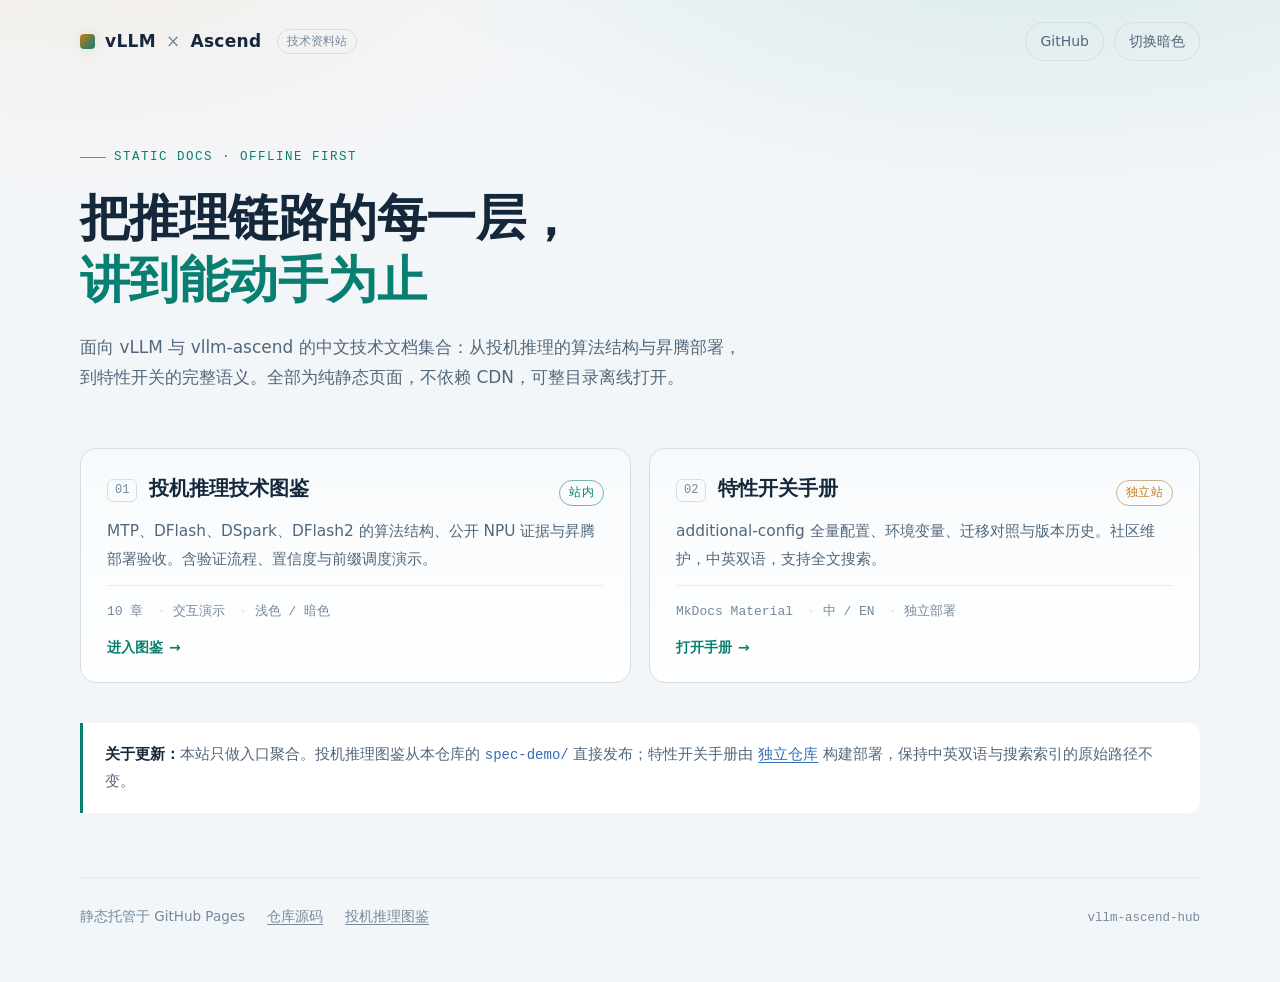
==== index.html @ cd54c65b "feat: vLLM Ascend 技术资料站（门户 + 投机推理技术图鉴）" ====
<!doctype html>
<html lang="zh-CN" data-theme="dark">
<head>
<meta charset="utf-8">
<meta name="viewport" content="width=device-width, initial-scale=1">
<title>vLLM Ascend 技术资料站</title>
<meta name="description" content="面向 vLLM / vllm-ascend 的可离线技术文档：投机推理技术图鉴、框架模块化拆解、特性开关手册。纯静态页面，无 CDN、无追踪。">
<meta name="color-scheme" content="dark light">
<style>
:root {
  color-scheme: dark;
  --bg: #0a1422;
  --bg-2: #0e1c2e;
  --surface: #112236;
  --surface-2: #16293f;
  --ink: #e4ecf4;
  --muted: #a3b5c6;
  --faint: #7f96aa;
  --line: #2a4056;
  --line-soft: #1d3145;
  --accent: #39cdb2;
  --accent-2: #f0a44a;
  --verify: #79a9f5;
  --glow: rgba(57, 205, 178, .16);
  --sans: "Noto Sans SC Variable", "PingFang SC", "Microsoft YaHei", system-ui, -apple-system, "Segoe UI", sans-serif;
  --mono: "Cascadia Code", "JetBrains Mono", Consolas, ui-monospace, monospace;
}
:root[data-theme="light"] {
  color-scheme: light;
  --bg: #f3f6f9;
  --bg-2: #e9eff5;
  --surface: #ffffff;
  --surface-2: #f7fafc;
  --ink: #15283b;
  --muted: #52677b;
  --faint: #75899b;
  --line: #d4dee7;
  --line-soft: #e4ebf1;
  --accent: #087f70;
  --accent-2: #c77a16;
  --verify: #356eb4;
  --glow: rgba(8, 127, 112, .12);
}
* { box-sizing: border-box; }
html { scroll-behavior: smooth; }
body {
  margin: 0;
  min-height: 100vh;
  background:
    radial-gradient(1100px 520px at 82% -12%, var(--glow), transparent 62%),
    radial-gradient(900px 460px at 6% -8%, rgba(240, 164, 74, .10), transparent 60%),
    var(--bg);
  color: var(--ink);
  font-family: var(--sans);
  font-size: 17px;
  line-height: 1.78;
  -webkit-font-smoothing: antialiased;
}
a { color: var(--verify); text-underline-offset: 3px; }
a:focus-visible, button:focus-visible { outline: 3px solid var(--accent-2); outline-offset: 3px; }
.skip-link { position: fixed; top: -80px; left: 12px; z-index: 100; padding: 8px 14px; background: var(--surface); border: 1px solid var(--line); color: var(--ink); }
.skip-link:focus { top: 12px; }

.wrap { width: min(1120px, calc(100% - 48px)); margin: 0 auto; }

header.top {
  display: flex; align-items: center; gap: 16px;
  padding: 22px 0 0;
}
.brand { display: flex; align-items: center; gap: 10px; font-weight: 700; letter-spacing: .3px; }
.brand-mark {
  width: 15px; height: 15px; border-radius: 4px;
  background: linear-gradient(135deg, var(--accent-2), var(--accent));
  box-shadow: 0 0 14px var(--glow);
}
.brand em { font-style: normal; color: var(--faint); font-weight: 500; }
.brand-sub {
  font-size: 12px; color: var(--faint); border: 1px solid var(--line);
  padding: 1px 9px; border-radius: 99px; white-space: nowrap;
}
.top-end { margin-left: auto; display: flex; align-items: center; gap: 10px; }
.ghost {
  font: inherit; font-size: 14px; color: var(--muted); background: transparent;
  border: 1px solid var(--line); border-radius: 999px; padding: 6px 14px;
  cursor: pointer; text-decoration: none; transition: border-color .15s, color .15s;
}
.ghost:hover { color: var(--ink); border-color: var(--accent); }

.hero { padding: 76px 0 44px; max-width: 800px; }
.eyebrow {
  display: inline-flex; align-items: center; gap: 8px;
  font-family: var(--mono); font-size: 12.5px; letter-spacing: .12em;
  text-transform: uppercase; color: var(--accent); margin: 0 0 18px;
}
.eyebrow::before { content: ""; width: 26px; height: 1px; background: currentColor; opacity: .7; }
h1 {
  margin: 0 0 20px; font-size: clamp(2rem, 4.6vw, 3.15rem);
  line-height: 1.24; letter-spacing: -.01em; font-weight: 800;
}
h1 span { color: var(--accent); }
.lede { margin: 0; color: var(--muted); font-size: 1.06rem; max-width: 62ch; }

.cards {
  display: grid; gap: 18px; padding: 12px 0 0;
  grid-template-columns: repeat(auto-fit, minmax(300px, 1fr));
}
.card {
  position: relative; display: flex; flex-direction: column; gap: 12px;
  padding: 26px 26px 22px; text-decoration: none; color: inherit;
  background: linear-gradient(180deg, var(--surface-2), var(--surface));
  border: 1px solid var(--line); border-radius: 16px;
  transition: transform .18s ease, border-color .18s ease, box-shadow .18s ease;
  overflow: hidden;
}
.card::after {
  content: ""; position: absolute; inset: 0; border-radius: 16px;
  background: radial-gradient(420px 180px at 88% 0%, var(--glow), transparent 70%);
  opacity: 0; transition: opacity .18s ease; pointer-events: none;
}
.card:hover, .card:focus-visible {
  transform: translateY(-3px);
  border-color: color-mix(in srgb, var(--accent) 55%, var(--line));
  box-shadow: 0 18px 40px -24px rgba(0, 0, 0, .75);
}
.card:hover::after, .card:focus-visible::after { opacity: 1; }
.card-head { display: flex; align-items: flex-start; gap: 12px; }
.card-idx {
  font-family: var(--mono); font-size: 12px; color: var(--faint);
  border: 1px solid var(--line); border-radius: 6px; padding: 1px 7px;
  line-height: 1.6; flex: none; margin-top: 4px;
}
.card h2 { margin: 0; font-size: 1.24rem; line-height: 1.45; font-weight: 700; }
.tag {
  margin-left: auto; flex: none; font-size: 11.5px; font-family: var(--mono);
  letter-spacing: .04em; padding: 2px 9px; border-radius: 999px;
  border: 1px solid color-mix(in srgb, var(--accent) 45%, var(--line));
  color: var(--accent); white-space: nowrap; margin-top: 5px;
}
.tag.ext { color: var(--accent-2); border-color: color-mix(in srgb, var(--accent-2) 45%, var(--line)); }
.card p { margin: 0; color: var(--muted); font-size: .96rem; }
.meta {
  margin-top: auto; padding-top: 14px; border-top: 1px solid var(--line-soft);
  display: flex; flex-wrap: wrap; gap: 6px 14px; font-size: 13px; color: var(--faint);
  font-family: var(--mono);
}
.meta span::before { content: "· "; color: var(--line); }
.meta span:first-child::before { content: ""; }
.go { display: inline-flex; align-items: center; gap: 6px; color: var(--accent); font-size: 14px; font-weight: 600; }
.card:hover .go { gap: 10px; }
.go::after { content: "→"; transition: none; }

.note {
  margin: 40px 0 0; padding: 18px 22px; border-left: 3px solid var(--accent);
  background: var(--surface); border-radius: 0 12px 12px 0; color: var(--muted); font-size: .95rem;
}
.note strong { color: var(--ink); }
.note code { font-family: var(--mono); font-size: .92em; color: var(--verify); }

footer {
  margin-top: 64px; padding: 26px 0 54px; border-top: 1px solid var(--line-soft);
  display: flex; flex-wrap: wrap; gap: 10px 22px; align-items: baseline;
  color: var(--faint); font-size: 13.5px;
}
footer a { color: var(--faint); }
footer a:hover { color: var(--ink); }
.foot-end { margin-left: auto; font-family: var(--mono); font-size: 12.5px; }

@media (max-width: 640px) {
  .wrap { width: calc(100% - 32px); }
  .hero { padding: 48px 0 30px; }
  .brand-sub { display: none; }
  .ghost { padding: 5px 11px; font-size: 13px; }
  .card { padding: 22px 20px 18px; }
  .tag { display: none; }
  footer { flex-direction: column; }
  .foot-end { margin-left: 0; }
}
@media (prefers-reduced-motion: reduce) {
  * { transition: none !important; }
  html { scroll-behavior: auto; }
}
@media print {
  body { background: #fff; color: #000; }
  .card, .note { break-inside: avoid; }
  .top-end, footer a { display: none; }
}
</style>
</head>
<body>
<a class="skip-link" href="#main">跳到主要内容</a>
<div class="wrap">

  <header class="top">
    <div class="brand"><span class="brand-mark" aria-hidden="true"></span>vLLM <em>×</em> Ascend</div>
    <span class="brand-sub">技术资料站</span>
    <div class="top-end">
      <a class="ghost" href="https://github.com/tanjiangshan/vllm-ascend-hub">GitHub</a>
      <button class="ghost" id="theme-toggle" type="button" aria-live="polite">切换浅色</button>
    </div>
  </header>

  <main id="main">
    <section class="hero">
      <p class="eyebrow">Static docs · Offline first</p>
      <h1>把推理链路的每一层，<br><span>讲到能动手为止</span></h1>
      <p class="lede">面向 vLLM 与 vllm-ascend 的中文技术文档集合：从投机推理的算法结构与昇腾部署，到特性开关的完整语义。全部为纯静态页面，不依赖 CDN，可整目录离线打开。</p>
    </section>

    <section class="cards" aria-label="文档列表">

      <a class="card" href="./spec-demo/">
        <div class="card-head">
          <span class="card-idx">01</span>
          <h2>投机推理技术图鉴</h2>
          <span class="tag">站内</span>
        </div>
        <p>MTP、DFlash、DSpark、DFlash2 的算法结构、公开 NPU 证据与昇腾部署验收。含验证流程、置信度与前缀调度演示。</p>
        <div class="meta">
          <span>10 章</span><span>交互演示</span><span>浅色 / 暗色</span>
        </div>
        <span class="go">进入图鉴</span>
      </a>

      <a class="card" href="https://tanjiangshan.github.io/vllm-ascend-feature-flag-handbook/">
        <div class="card-head">
          <span class="card-idx">02</span>
          <h2>特性开关手册</h2>
          <span class="tag ext">独立站</span>
        </div>
        <p>additional-config 全量配置、环境变量、迁移对照与版本历史。社区维护，中英双语，支持全文搜索。</p>
        <div class="meta">
          <span>MkDocs Material</span><span>中 / EN</span><span>独立部署</span>
        </div>
        <span class="go">打开手册</span>
      </a>

    </section>

    <div class="note">
      <strong>关于更新：</strong>本站只做入口聚合。投机推理图鉴从本仓库的 <code>spec-demo/</code> 直接发布；特性开关手册由 <a href="https://github.com/tanjiangshan/vllm-ascend-feature-flag-handbook">独立仓库</a> 构建部署，保持中英双语与搜索索引的原始路径不变。
    </div>
  </main>

  <footer>
    <span>静态托管于 GitHub Pages</span>
    <a href="https://github.com/tanjiangshan/vllm-ascend-hub">仓库源码</a>
    <a href="./spec-demo/">投机推理图鉴</a>
    <span class="foot-end">vllm-ascend-hub</span>
  </footer>

</div>
<script>
(function () {
  var root = document.documentElement;
  var btn = document.getElementById('theme-toggle');
  var key = 'hub-theme';
  var stored = null;
  try { stored = localStorage.getItem(key); } catch (e) {}
  var initial = stored || (window.matchMedia && window.matchMedia('(prefers-color-scheme: light)').matches ? 'light' : 'dark');
  apply(initial);
  function apply(theme) {
    root.dataset.theme = theme;
    btn.textContent = theme === 'dark' ? '切换浅色' : '切换暗色';
    btn.setAttribute('aria-label', theme === 'dark' ? '切换到浅色主题' : '切换到暗色主题');
  }
  btn.addEventListener('click', function () {
    var next = root.dataset.theme === 'dark' ? 'light' : 'dark';
    apply(next);
    try { localStorage.setItem(key, next); } catch (e) {}
  });
})();
</script>
</body>
</html>
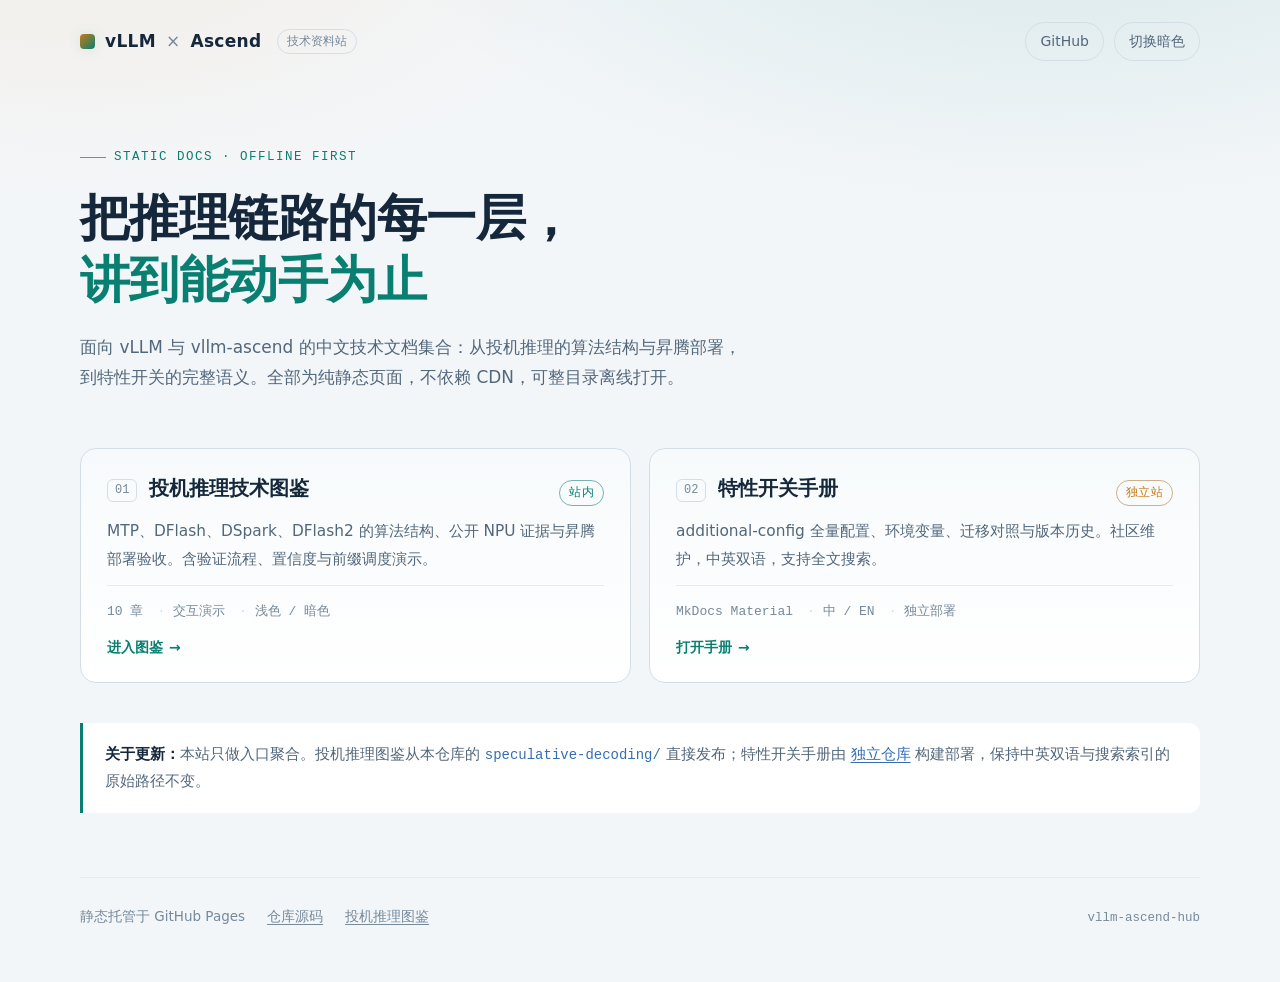
==== commit 64321237: "refactor: rename spec-demo to speculative-decoding" ====
--- a/index.html
+++ b/index.html
@@ -208,7 +208,7 @@
 
     <section class="cards" aria-label="文档列表">
 
-      <a class="card" href="./spec-demo/">
+      <a class="card" href="./speculative-decoding/">
         <div class="card-head">
           <span class="card-idx">01</span>
           <h2>投机推理技术图鉴</h2>
@@ -237,14 +237,14 @@
     </section>
 
     <div class="note">
-      <strong>关于更新：</strong>本站只做入口聚合。投机推理图鉴从本仓库的 <code>spec-demo/</code> 直接发布；特性开关手册由 <a href="https://github.com/tanjiangshan/vllm-ascend-feature-flag-handbook">独立仓库</a> 构建部署，保持中英双语与搜索索引的原始路径不变。
+      <strong>关于更新：</strong>本站只做入口聚合。投机推理图鉴从本仓库的 <code>speculative-decoding/</code> 直接发布；特性开关手册由 <a href="https://github.com/tanjiangshan/vllm-ascend-feature-flag-handbook">独立仓库</a> 构建部署，保持中英双语与搜索索引的原始路径不变。
     </div>
   </main>
 
   <footer>
     <span>静态托管于 GitHub Pages</span>
     <a href="https://github.com/tanjiangshan/vllm-ascend-hub">仓库源码</a>
-    <a href="./spec-demo/">投机推理图鉴</a>
+    <a href="./speculative-decoding/">投机推理图鉴</a>
     <span class="foot-end">vllm-ascend-hub</span>
   </footer>
 
